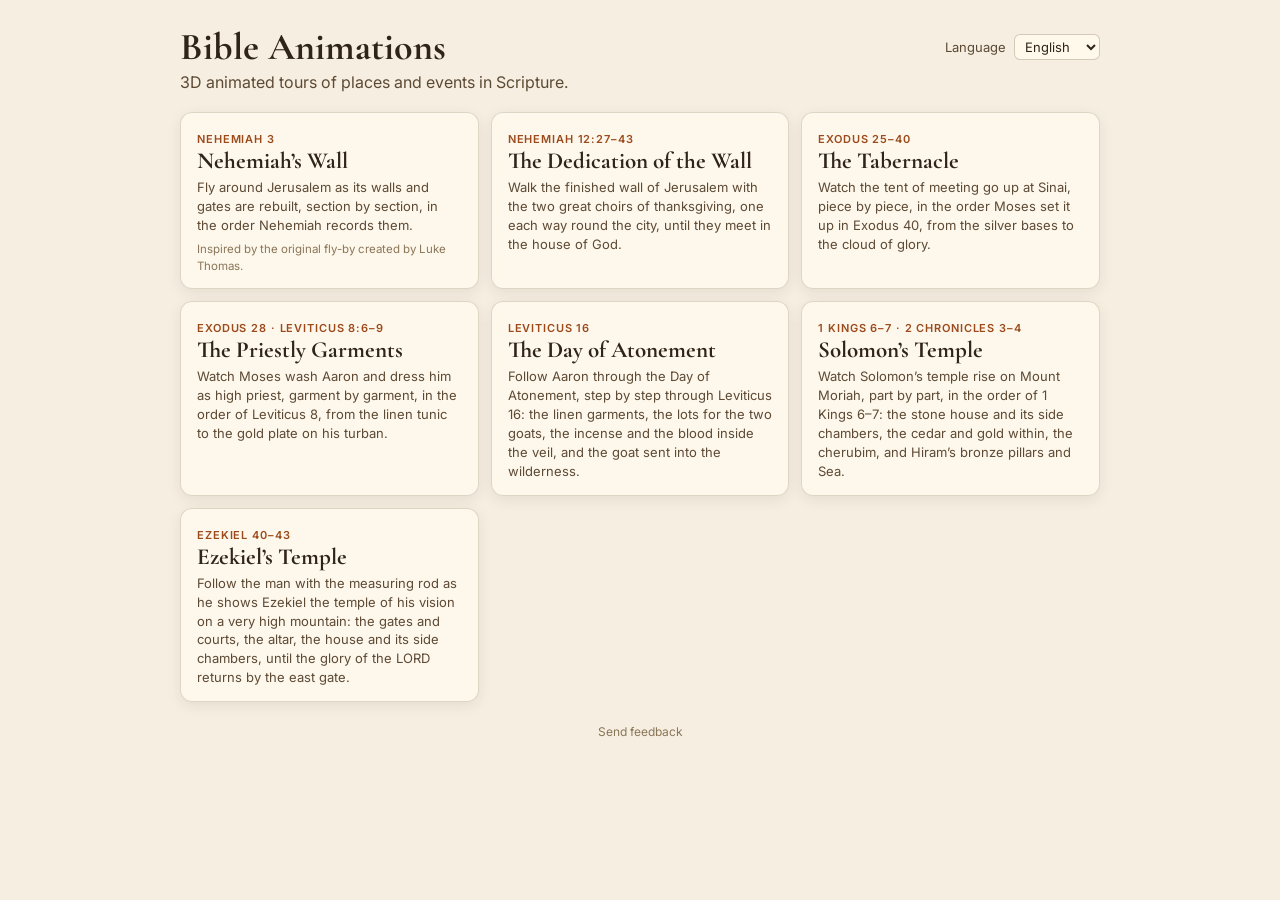
==== index.html @ ed28d2d3 "Add Ezekiel's Temple animation (Ezekiel 40-43) A tour of the temple of Ezekiel's vision on a very hi" ====
<!doctype html>
<html lang="en">
<head>
  <meta charset="utf-8">
  <meta name="viewport" content="width=device-width, initial-scale=1">
  <!-- Google tag (gtag.js) -->
  <script async src="https://www.googletagmanager.com/gtag/js?id=G-9447JFD9MX"></script>
  <script>
    window.dataLayer = window.dataLayer || [];
    function gtag(){dataLayer.push(arguments);}
    gtag('js', new Date());

    if (location.hostname.endsWith('bibletours3d.org')) gtag('config', 'G-9447JFD9MX');
  </script>
  <title data-i18n="siteTitle">Bible Animations</title>
  <link href="https://fonts.googleapis.com/css2?family=Cormorant+Garamond:wght@600;700&family=Inter:wght@400;500;600&display=swap" rel="stylesheet">
  <style>
    :root { --parch: #f7f0e1; --ink: #2f2418; --ink-2: #5c4a35; --accent: #9b4a1c; }
    body { margin: 0; min-height: 100vh; background: var(--parch); color: var(--ink); font-family: Inter, system-ui, sans-serif; }
    /* Stills from the animations, crossfading slowly behind a parchment wash. */
    .bg { position: fixed; inset: 0; z-index: -1; overflow: hidden; }
    .bg img { position: absolute; inset: 0; width: 100%; height: 100%; object-fit: cover; opacity: 0;
      filter: saturate(.75); animation: slide 64s infinite; }
    .bg img:nth-child(1) { animation-delay: -2s; }
    .bg img:nth-child(2) { animation-delay: 6s; }
    .bg img:nth-child(3) { animation-delay: 14s; }
    .bg img:nth-child(4) { animation-delay: 22s; }
    .bg img:nth-child(5) { animation-delay: 30s; }
    .bg img:nth-child(6) { animation-delay: 38s; }
    .bg img:nth-child(7) { animation-delay: 46s; }
    .bg img:nth-child(8) { animation-delay: 54s; }
    .bg::after { content: ''; position: absolute; inset: 0; background: rgba(247,240,225,.7); }
    @keyframes slide {
      0% { opacity: 0; transform: scale(1); }
      3%, 12.8% { opacity: 1; }
      15.6%, 100% { opacity: 0; transform: scale(1.08); }
    }
    @media (prefers-reduced-motion: reduce) {
      .bg img { animation: none; }
      .bg img:first-child { opacity: 1; }
    }
    main { max-width: 920px; margin: 0 auto; padding: 28px 16px; }
    h1 { font: 700 38px/1 'Cormorant Garamond', Georgia, serif; margin: 0 0 6px; }
    .lede { color: var(--ink-2); margin: 0 0 20px; }
    .grid { display: grid; grid-template-columns: repeat(auto-fit, minmax(280px, 1fr)); gap: 12px; }
    a.anim { display: block; padding: 14px 16px; border-radius: 12px; background: rgba(255,249,236,.88); border: 1px solid rgba(80,60,30,.18);
      text-decoration: none; color: inherit; box-shadow: 0 4px 14px rgba(40,25,10,.08); transition: transform .2s, box-shadow .2s;
      backdrop-filter: blur(4px); }
    a.anim:hover { transform: translateY(-2px); box-shadow: 0 8px 22px rgba(40,25,10,.14); }
    a.anim small { font-size: 11px; font-weight: 600; letter-spacing: .08em; text-transform: uppercase; color: var(--accent); }
    a.anim h2 { font: 700 23px/1.1 'Cormorant Garamond', Georgia, serif; margin: 2px 0 4px; }
    a.anim p { margin: 0; color: var(--ink-2); font-size: 13px; line-height: 1.45; }
    a.anim p.credit { margin-top: 6px; font-size: 11.5px; color: #8a7658; }
    .lang { float: right; margin-top: 6px; font-size: 13px; color: var(--ink-2); }
    footer { margin-top: 22px; text-align: center; font-size: 12px; }
    footer a { color: #8a7658; text-decoration: none; }
    footer a:hover { color: var(--accent); text-decoration: underline; }
    .lang select { font: inherit; color: var(--ink); background: #fff9ec; border: 1px solid rgba(80,60,30,.25); border-radius: 6px; padding: 3px 6px; margin-left: 4px; }
  </style>
</head>
<body>
  <div class="bg" aria-hidden="true">
    <img src="images/nehemiahs-wall.jpg" alt="">
    <img src="images/dedication-of-the-wall.jpg" alt="" loading="lazy">
    <img src="images/tabernacle.jpg" alt="" loading="lazy">
    <img src="images/priestly-garments.jpg" alt="" loading="lazy">
    <img src="images/day-of-atonement.jpg" alt="" loading="lazy">
    <img src="images/holy-week.jpg" alt="" loading="lazy">
    <img src="images/solomons-temple.jpg" alt="" loading="lazy">
    <img src="images/ezekiels-temple.jpg" alt="" loading="lazy">
  </div>
  <main>
    <label class="lang"><span data-i18n="language">Language</span> <select id="lang"></select></label>
    <h1 data-i18n="siteTitle">Bible Animations</h1>
    <p class="lede" data-i18n="siteLede">3D animated tours of places and events in Scripture.</p>
    <div class="grid">
      <a class="anim" href="nehemiahs-wall/">
        <small data-i18n="nehemiah.ref">Nehemiah 3</small>
        <h2 data-i18n="nehemiah.title">Nehemiah’s Wall</h2>
        <p data-i18n="nehemiah.blurb">Fly around Jerusalem as its walls and gates are rebuilt, section by section, in the order Nehemiah records them.</p>
        <p class="credit" data-i18n="lukeThomas">Inspired by the original fly-by created by Luke Thomas.</p>
      </a>
      <a class="anim" href="dedication-of-the-wall/">
        <small data-i18n="dedication.ref">Nehemiah 12:27–43</small>
        <h2 data-i18n="dedication.title">The Dedication of the Wall</h2>
        <p data-i18n="dedication.blurb">Walk the finished wall of Jerusalem with the two great choirs of thanksgiving, one each way round the city, until they meet in the house of God.</p>
      </a>
      <a class="anim" href="tabernacle/">
        <small data-i18n="tabernacle.ref">Exodus 25–40</small>
        <h2 data-i18n="tabernacle.title">The Tabernacle</h2>
        <p data-i18n="tabernacle.blurb">Watch the tent of meeting go up at Sinai, piece by piece, in the order Moses set it up in Exodus 40, from the silver bases to the cloud of glory.</p>
      </a>
      <a class="anim" href="priestly-garments/">
        <small data-i18n="garments.ref">Exodus 28 · Leviticus 8:6–9</small>
        <h2 data-i18n="garments.title">The Priestly Garments</h2>
        <p data-i18n="garments.blurb">Watch Moses wash Aaron and dress him as high priest, garment by garment, in the order of Leviticus 8, from the linen tunic to the gold plate on his turban.</p>
      </a>
      <a class="anim" href="day-of-atonement/">
        <small data-i18n="atonement.ref">Leviticus 16</small>
        <h2 data-i18n="atonement.title">The Day of Atonement</h2>
        <p data-i18n="atonement.blurb">Follow Aaron through the Day of Atonement, step by step through Leviticus 16: the linen garments, the lots for the two goats, the incense and the blood inside the veil, and the goat sent into the wilderness.</p>
      </a>
      <a class="anim" href="solomons-temple/">
        <small data-i18n="solomon.ref">1 Kings 6–7 · 2 Chronicles 3–4</small>
        <h2 data-i18n="solomon.title">Solomon’s Temple</h2>
        <p data-i18n="solomon.blurb">Watch Solomon’s temple rise on Mount Moriah, part by part, in the order of 1 Kings 6–7: the stone house and its side chambers, the cedar and gold within, the cherubim, and Hiram’s bronze pillars and Sea.</p>
      </a>
      <a class="anim" href="ezekiels-temple/">
        <small data-i18n="ezekiel.ref">Ezekiel 40–43</small>
        <h2 data-i18n="ezekiel.title">Ezekiel’s Temple</h2>
        <p data-i18n="ezekiel.blurb">Follow the man with the measuring rod as he shows Ezekiel the temple of his vision on a very high mountain: the gates and courts, the altar, the house and its side chambers, until the glory of the LORD returns by the east gate.</p>
      </a>
    </div>
    <footer id="footer"></footer>
  </main>
  <script type="module">
    import { LANGS, chooseLang, setLang, rememberLang, localizeDOM, feedbackHTML } from './i18n.js';
    const select = document.getElementById('lang');
    for (const [k, { name }] of Object.entries(LANGS)) select.add(new Option(name, k));
    function show(lang) {
      setLang(lang);
      select.value = lang;
      localizeDOM();
      document.getElementById('footer').innerHTML = feedbackHTML();
    }
    select.onchange = () => { rememberLang(select.value); show(select.value); };
    const lang = chooseLang();
    if (new URLSearchParams(location.search).get('lang') === lang) rememberLang(lang);
    show(lang);
  </script>
</body>
</html>
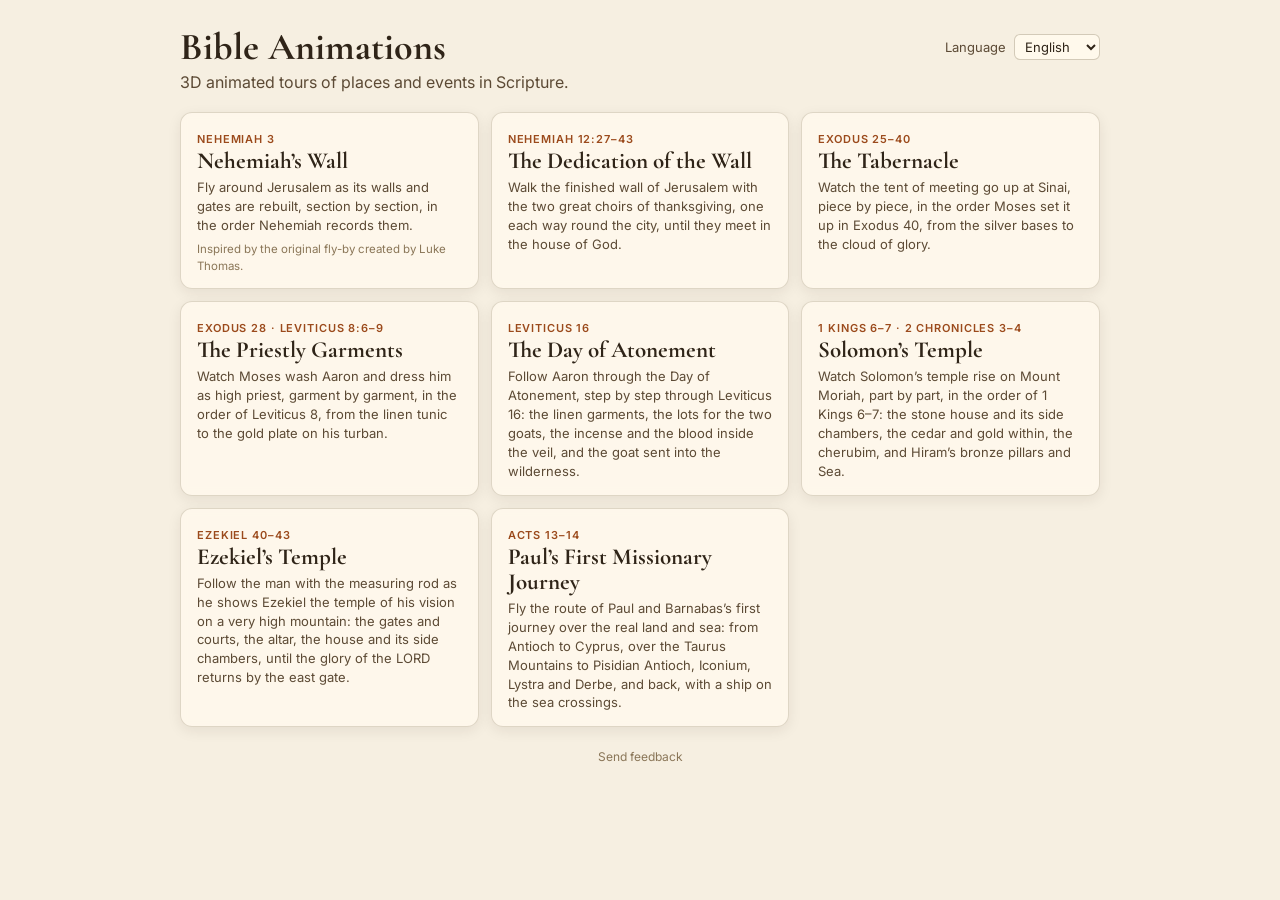
==== commit 35472c25: "Add Paul's First Missionary Journey animation (Acts 13-14) A fly-over of the route on real terrain (" ====
--- a/index.html
+++ b/index.html
@@ -12,7 +12,122 @@
 
     if (location.hostname.endsWith('bibletours3d.org')) gtag('config', 'G-9447JFD9MX');
   </script>
-  <title data-i18n="siteTitle">Bible Animations</title>
+  <title data-i18n="siteDocTitle">Bible Animations: Free 3D Tours of the Tabernacle, the Temple and Jerusalem</title>
+  <meta name="description" data-i18n-content="siteDescription" content="Free interactive 3D tours of the Bible: Nehemiah’s wall, the tabernacle, the priestly garments, the Day of Atonement, Holy Week in Jerusalem, Solomon’s temple, Ezekiel’s temple and Paul’s first missionary journey, built step by step from the text.">
+  <meta name="robots" content="index, follow, max-image-preview:large">
+  <link rel="alternate" hreflang="en" href="https://bibletours3d.org/">
+  <link rel="alternate" hreflang="es" href="https://bibletours3d.org/?lang=es">
+  <link rel="alternate" hreflang="fr" href="https://bibletours3d.org/?lang=fr">
+  <link rel="alternate" hreflang="x-default" href="https://bibletours3d.org/">
+  <meta property="og:type" content="website">
+  <meta property="og:site_name" content="Bible Animations">
+  <meta property="og:title" content="Bible Animations: Free 3D Tours of the Tabernacle, the Temple and Jerusalem">
+  <meta property="og:description" content="Free interactive 3D tours of the Bible: Nehemiah’s wall, the tabernacle, the priestly garments, the Day of Atonement, Holy Week in Jerusalem, Solomon’s temple, Ezekiel’s temple and Paul’s first missionary journey, built step by step from the text.">
+  <meta property="og:url" content="https://bibletours3d.org/">
+  <meta property="og:image" content="https://bibletours3d.org/images/tabernacle.jpg">
+  <meta property="og:image:width" content="1280">
+  <meta property="og:image:height" content="800">
+  <meta property="og:locale" content="en_US">
+  <meta property="og:locale:alternate" content="es_ES">
+  <meta property="og:locale:alternate" content="fr_FR">
+  <meta name="twitter:card" content="summary_large_image">
+  <meta name="twitter:title" content="Bible Animations: Free 3D Tours of the Tabernacle, the Temple and Jerusalem">
+  <meta name="twitter:description" content="Free interactive 3D tours of the Bible: Nehemiah’s wall, the tabernacle, the priestly garments, the Day of Atonement, Holy Week in Jerusalem, Solomon’s temple, Ezekiel’s temple and Paul’s first missionary journey, built step by step from the text.">
+  <meta name="twitter:image" content="https://bibletours3d.org/images/tabernacle.jpg">
+  <script type="application/ld+json">
+{
+  "@context": "https://schema.org",
+  "@graph": [
+    {
+      "@type": "WebSite",
+      "@id": "https://bibletours3d.org/#website",
+      "name": "Bible Animations",
+      "alternateName": "Bible Tours 3D",
+      "url": "https://bibletours3d.org/",
+      "inLanguage": [
+        "en",
+        "es",
+        "fr"
+      ]
+    },
+    {
+      "@type": "CollectionPage",
+      "@id": "https://bibletours3d.org/#page",
+      "url": "https://bibletours3d.org/",
+      "name": "Bible Animations: Free 3D Tours of the Tabernacle, the Temple and Jerusalem",
+      "description": "Free interactive 3D tours of the Bible: Nehemiah’s wall, the tabernacle, the priestly garments, the Day of Atonement, Holy Week in Jerusalem, Solomon’s temple, Ezekiel’s temple and Paul’s first missionary journey, built step by step from the text.",
+      "isPartOf": {
+        "@id": "https://bibletours3d.org/#website"
+      },
+      "inLanguage": [
+        "en",
+        "es",
+        "fr"
+      ],
+      "dateModified": "2026-11-03",
+      "mainEntity": {
+        "@type": "ItemList",
+        "itemListElement": [
+          {
+            "@type": "ListItem",
+            "position": 1,
+            "url": "https://bibletours3d.org/nehemiahs-wall/",
+            "name": "Nehemiah’s Wall"
+          },
+          {
+            "@type": "ListItem",
+            "position": 2,
+            "url": "https://bibletours3d.org/dedication-of-the-wall/",
+            "name": "The Dedication of the Wall"
+          },
+          {
+            "@type": "ListItem",
+            "position": 3,
+            "url": "https://bibletours3d.org/tabernacle/",
+            "name": "The Tabernacle"
+          },
+          {
+            "@type": "ListItem",
+            "position": 4,
+            "url": "https://bibletours3d.org/priestly-garments/",
+            "name": "The Priestly Garments"
+          },
+          {
+            "@type": "ListItem",
+            "position": 5,
+            "url": "https://bibletours3d.org/day-of-atonement/",
+            "name": "The Day of Atonement"
+          },
+          {
+            "@type": "ListItem",
+            "position": 6,
+            "url": "https://bibletours3d.org/holy-week/",
+            "name": "Holy Week in Jerusalem"
+          },
+          {
+            "@type": "ListItem",
+            "position": 7,
+            "url": "https://bibletours3d.org/solomons-temple/",
+            "name": "Solomon’s Temple"
+          },
+          {
+            "@type": "ListItem",
+            "position": 8,
+            "url": "https://bibletours3d.org/ezekiels-temple/",
+            "name": "Ezekiel’s Temple"
+          },
+          {
+            "@type": "ListItem",
+            "position": 9,
+            "url": "https://bibletours3d.org/pauls-first-journey/",
+            "name": "Paul’s First Missionary Journey"
+          }
+        ]
+      }
+    }
+  ]
+}
+  </script>
   <link href="https://fonts.googleapis.com/css2?family=Cormorant+Garamond:wght@600;700&family=Inter:wght@400;500;600&display=swap" rel="stylesheet">
   <style>
     :root { --parch: #f7f0e1; --ink: #2f2418; --ink-2: #5c4a35; --accent: #9b4a1c; }
@@ -20,7 +135,7 @@
     /* Stills from the animations, crossfading slowly behind a parchment wash. */
     .bg { position: fixed; inset: 0; z-index: -1; overflow: hidden; }
     .bg img { position: absolute; inset: 0; width: 100%; height: 100%; object-fit: cover; opacity: 0;
-      filter: saturate(.75); animation: slide 64s infinite; }
+      filter: saturate(.75); animation: slide 72s infinite; }
     .bg img:nth-child(1) { animation-delay: -2s; }
     .bg img:nth-child(2) { animation-delay: 6s; }
     .bg img:nth-child(3) { animation-delay: 14s; }
@@ -29,11 +144,12 @@
     .bg img:nth-child(6) { animation-delay: 38s; }
     .bg img:nth-child(7) { animation-delay: 46s; }
     .bg img:nth-child(8) { animation-delay: 54s; }
+    .bg img:nth-child(9) { animation-delay: 62s; }
     .bg::after { content: ''; position: absolute; inset: 0; background: rgba(247,240,225,.7); }
     @keyframes slide {
       0% { opacity: 0; transform: scale(1); }
-      3%, 12.8% { opacity: 1; }
-      15.6%, 100% { opacity: 0; transform: scale(1.08); }
+      2.7%, 11.4% { opacity: 1; }
+      13.9%, 100% { opacity: 0; transform: scale(1.08); }
     }
     @media (prefers-reduced-motion: reduce) {
       .bg img { animation: none; }
@@ -68,6 +184,7 @@
     <img src="images/holy-week.jpg" alt="" loading="lazy">
     <img src="images/solomons-temple.jpg" alt="" loading="lazy">
     <img src="images/ezekiels-temple.jpg" alt="" loading="lazy">
+    <img src="images/pauls-first-journey.jpg" alt="" loading="lazy">
   </div>
   <main>
     <label class="lang"><span data-i18n="language">Language</span> <select id="lang"></select></label>
@@ -109,6 +226,11 @@
         <small data-i18n="ezekiel.ref">Ezekiel 40–43</small>
         <h2 data-i18n="ezekiel.title">Ezekiel’s Temple</h2>
         <p data-i18n="ezekiel.blurb">Follow the man with the measuring rod as he shows Ezekiel the temple of his vision on a very high mountain: the gates and courts, the altar, the house and its side chambers, until the glory of the LORD returns by the east gate.</p>
+      </a>
+      <a class="anim" href="pauls-first-journey/">
+        <small data-i18n="journey.ref">Acts 13–14</small>
+        <h2 data-i18n="journey.title">Paul’s First Missionary Journey</h2>
+        <p data-i18n="journey.blurb">Fly the route of Paul and Barnabas’s first journey over the real land and sea: from Antioch to Cyprus, over the Taurus Mountains to Pisidian Antioch, Iconium, Lystra and Derbe, and back, with a ship on the sea crossings.</p>
       </a>
     </div>
     <footer id="footer"></footer>
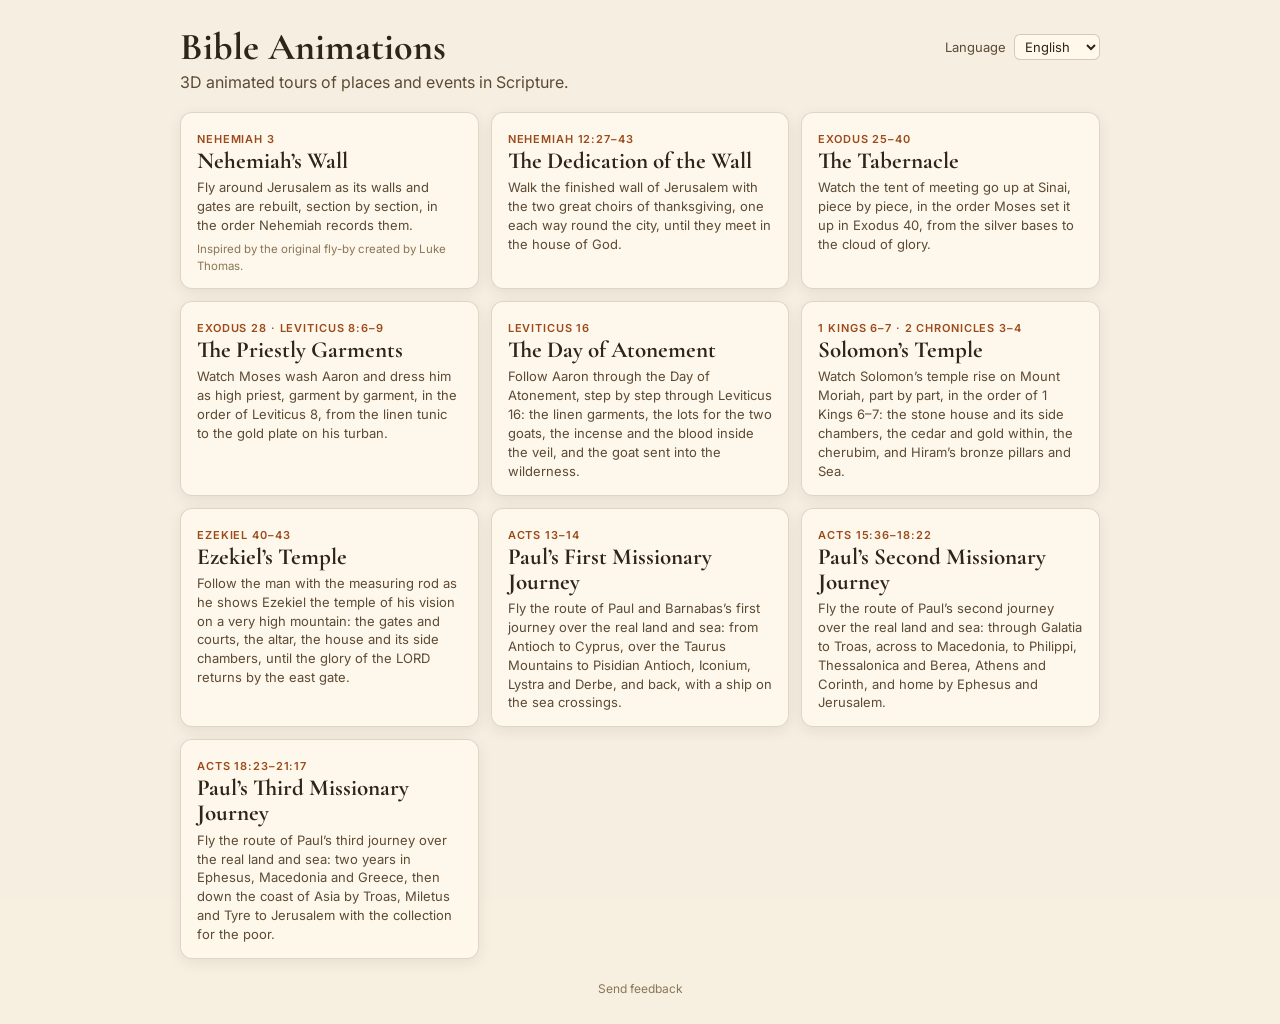
==== commit 74f7e6bb: "Add Paul's second and third missionary journeys Fly-overs of Acts 15:36-18:22 and 18:23-21:17 on a r" ====
--- a/index.html
+++ b/index.html
@@ -13,7 +13,7 @@
     if (location.hostname.endsWith('bibletours3d.org')) gtag('config', 'G-9447JFD9MX');
   </script>
   <title data-i18n="siteDocTitle">Bible Animations: Free 3D Tours of the Tabernacle, the Temple and Jerusalem</title>
-  <meta name="description" data-i18n-content="siteDescription" content="Free interactive 3D tours of the Bible: Nehemiah’s wall, the tabernacle, the priestly garments, the Day of Atonement, Holy Week in Jerusalem, Solomon’s temple, Ezekiel’s temple and Paul’s first missionary journey, built step by step from the text.">
+  <meta name="description" data-i18n-content="siteDescription" content="Free interactive 3D tours of the Bible: Nehemiah’s wall, the tabernacle, the priestly garments, the Day of Atonement, Holy Week in Jerusalem, Solomon’s temple, Ezekiel’s temple and Paul’s missionary journeys, built step by step from the text.">
   <meta name="robots" content="index, follow, max-image-preview:large">
   <link rel="alternate" hreflang="en" href="https://bibletours3d.org/">
   <link rel="alternate" hreflang="es" href="https://bibletours3d.org/?lang=es">
@@ -22,7 +22,7 @@
   <meta property="og:type" content="website">
   <meta property="og:site_name" content="Bible Animations">
   <meta property="og:title" content="Bible Animations: Free 3D Tours of the Tabernacle, the Temple and Jerusalem">
-  <meta property="og:description" content="Free interactive 3D tours of the Bible: Nehemiah’s wall, the tabernacle, the priestly garments, the Day of Atonement, Holy Week in Jerusalem, Solomon’s temple, Ezekiel’s temple and Paul’s first missionary journey, built step by step from the text.">
+  <meta property="og:description" content="Free interactive 3D tours of the Bible: Nehemiah’s wall, the tabernacle, the priestly garments, the Day of Atonement, Holy Week in Jerusalem, Solomon’s temple, Ezekiel’s temple and Paul’s missionary journeys, built step by step from the text.">
   <meta property="og:url" content="https://bibletours3d.org/">
   <meta property="og:image" content="https://bibletours3d.org/images/tabernacle.jpg">
   <meta property="og:image:width" content="1280">
@@ -32,7 +32,7 @@
   <meta property="og:locale:alternate" content="fr_FR">
   <meta name="twitter:card" content="summary_large_image">
   <meta name="twitter:title" content="Bible Animations: Free 3D Tours of the Tabernacle, the Temple and Jerusalem">
-  <meta name="twitter:description" content="Free interactive 3D tours of the Bible: Nehemiah’s wall, the tabernacle, the priestly garments, the Day of Atonement, Holy Week in Jerusalem, Solomon’s temple, Ezekiel’s temple and Paul’s first missionary journey, built step by step from the text.">
+  <meta name="twitter:description" content="Free interactive 3D tours of the Bible: Nehemiah’s wall, the tabernacle, the priestly garments, the Day of Atonement, Holy Week in Jerusalem, Solomon’s temple, Ezekiel’s temple and Paul’s missionary journeys, built step by step from the text.">
   <meta name="twitter:image" content="https://bibletours3d.org/images/tabernacle.jpg">
   <script type="application/ld+json">
 {
@@ -55,7 +55,7 @@
       "@id": "https://bibletours3d.org/#page",
       "url": "https://bibletours3d.org/",
       "name": "Bible Animations: Free 3D Tours of the Tabernacle, the Temple and Jerusalem",
-      "description": "Free interactive 3D tours of the Bible: Nehemiah’s wall, the tabernacle, the priestly garments, the Day of Atonement, Holy Week in Jerusalem, Solomon’s temple, Ezekiel’s temple and Paul’s first missionary journey, built step by step from the text.",
+      "description": "Free interactive 3D tours of the Bible: Nehemiah’s wall, the tabernacle, the priestly garments, the Day of Atonement, Holy Week in Jerusalem, Solomon’s temple, Ezekiel’s temple and Paul’s missionary journeys, built step by step from the text.",
       "isPartOf": {
         "@id": "https://bibletours3d.org/#website"
       },
@@ -121,6 +121,18 @@
             "position": 9,
             "url": "https://bibletours3d.org/pauls-first-journey/",
             "name": "Paul’s First Missionary Journey"
+          },
+          {
+            "@type": "ListItem",
+            "position": 10,
+            "url": "https://bibletours3d.org/pauls-second-journey/",
+            "name": "Paul’s Second Missionary Journey"
+          },
+          {
+            "@type": "ListItem",
+            "position": 11,
+            "url": "https://bibletours3d.org/pauls-third-journey/",
+            "name": "Paul’s Third Missionary Journey"
           }
         ]
       }
@@ -135,7 +147,7 @@
     /* Stills from the animations, crossfading slowly behind a parchment wash. */
     .bg { position: fixed; inset: 0; z-index: -1; overflow: hidden; }
     .bg img { position: absolute; inset: 0; width: 100%; height: 100%; object-fit: cover; opacity: 0;
-      filter: saturate(.75); animation: slide 72s infinite; }
+      filter: saturate(.75); animation: slide 88s infinite; }
     .bg img:nth-child(1) { animation-delay: -2s; }
     .bg img:nth-child(2) { animation-delay: 6s; }
     .bg img:nth-child(3) { animation-delay: 14s; }
@@ -145,11 +157,13 @@
     .bg img:nth-child(7) { animation-delay: 46s; }
     .bg img:nth-child(8) { animation-delay: 54s; }
     .bg img:nth-child(9) { animation-delay: 62s; }
+    .bg img:nth-child(10) { animation-delay: 70s; }
+    .bg img:nth-child(11) { animation-delay: 78s; }
     .bg::after { content: ''; position: absolute; inset: 0; background: rgba(247,240,225,.7); }
     @keyframes slide {
       0% { opacity: 0; transform: scale(1); }
-      2.7%, 11.4% { opacity: 1; }
-      13.9%, 100% { opacity: 0; transform: scale(1.08); }
+      2.2%, 9.3% { opacity: 1; }
+      11.4%, 100% { opacity: 0; transform: scale(1.08); }
     }
     @media (prefers-reduced-motion: reduce) {
       .bg img { animation: none; }
@@ -185,6 +199,8 @@
     <img src="images/solomons-temple.jpg" alt="" loading="lazy">
     <img src="images/ezekiels-temple.jpg" alt="" loading="lazy">
     <img src="images/pauls-first-journey.jpg" alt="" loading="lazy">
+    <img src="images/pauls-second-journey.jpg" alt="" loading="lazy">
+    <img src="images/pauls-third-journey.jpg" alt="" loading="lazy">
   </div>
   <main>
     <label class="lang"><span data-i18n="language">Language</span> <select id="lang"></select></label>
@@ -231,6 +247,16 @@
         <small data-i18n="journey.ref">Acts 13–14</small>
         <h2 data-i18n="journey.title">Paul’s First Missionary Journey</h2>
         <p data-i18n="journey.blurb">Fly the route of Paul and Barnabas’s first journey over the real land and sea: from Antioch to Cyprus, over the Taurus Mountains to Pisidian Antioch, Iconium, Lystra and Derbe, and back, with a ship on the sea crossings.</p>
+      </a>
+      <a class="anim" href="pauls-second-journey/">
+        <small data-i18n="journey2.ref">Acts 15:36–18:22</small>
+        <h2 data-i18n="journey2.title">Paul’s Second Missionary Journey</h2>
+        <p data-i18n="journey2.blurb">Fly the route of Paul’s second journey over the real land and sea: through Galatia to Troas, across to Macedonia, to Philippi, Thessalonica and Berea, Athens and Corinth, and home by Ephesus and Jerusalem.</p>
+      </a>
+      <a class="anim" href="pauls-third-journey/">
+        <small data-i18n="journey3.ref">Acts 18:23–21:17</small>
+        <h2 data-i18n="journey3.title">Paul’s Third Missionary Journey</h2>
+        <p data-i18n="journey3.blurb">Fly the route of Paul’s third journey over the real land and sea: two years in Ephesus, Macedonia and Greece, then down the coast of Asia by Troas, Miletus and Tyre to Jerusalem with the collection for the poor.</p>
       </a>
     </div>
     <footer id="footer"></footer>
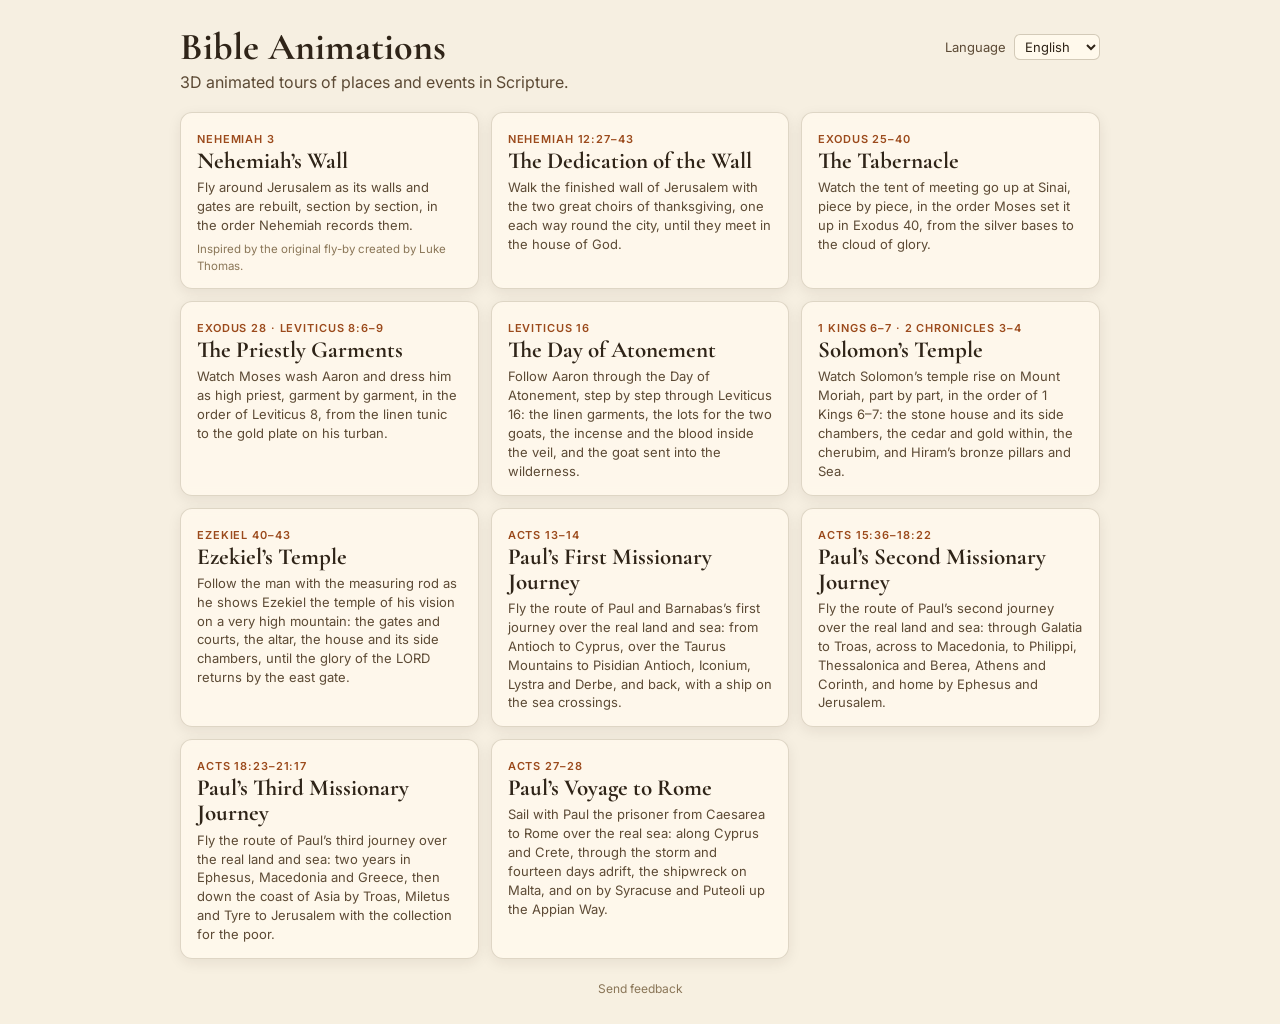
==== commit b15b271d: "Add Paul's voyage to Rome (Acts 27-28) A fly-over from Caesarea to Rome on a real map, 18 stops, wit" ====
--- a/index.html
+++ b/index.html
@@ -13,7 +13,7 @@
     if (location.hostname.endsWith('bibletours3d.org')) gtag('config', 'G-9447JFD9MX');
   </script>
   <title data-i18n="siteDocTitle">Bible Animations: Free 3D Tours of the Tabernacle, the Temple and Jerusalem</title>
-  <meta name="description" data-i18n-content="siteDescription" content="Free interactive 3D tours of the Bible: Nehemiah’s wall, the tabernacle, the priestly garments, the Day of Atonement, Holy Week in Jerusalem, Solomon’s temple, Ezekiel’s temple and Paul’s missionary journeys, built step by step from the text.">
+  <meta name="description" data-i18n-content="siteDescription" content="Free interactive 3D tours of the Bible: Nehemiah’s wall, the tabernacle, the priestly garments, the Day of Atonement, Holy Week in Jerusalem, Solomon’s temple, Ezekiel’s temple and Paul’s journeys, built step by step from the text.">
   <meta name="robots" content="index, follow, max-image-preview:large">
   <link rel="alternate" hreflang="en" href="https://bibletours3d.org/">
   <link rel="alternate" hreflang="es" href="https://bibletours3d.org/?lang=es">
@@ -22,7 +22,7 @@
   <meta property="og:type" content="website">
   <meta property="og:site_name" content="Bible Animations">
   <meta property="og:title" content="Bible Animations: Free 3D Tours of the Tabernacle, the Temple and Jerusalem">
-  <meta property="og:description" content="Free interactive 3D tours of the Bible: Nehemiah’s wall, the tabernacle, the priestly garments, the Day of Atonement, Holy Week in Jerusalem, Solomon’s temple, Ezekiel’s temple and Paul’s missionary journeys, built step by step from the text.">
+  <meta property="og:description" content="Free interactive 3D tours of the Bible: Nehemiah’s wall, the tabernacle, the priestly garments, the Day of Atonement, Holy Week in Jerusalem, Solomon’s temple, Ezekiel’s temple and Paul’s journeys, built step by step from the text.">
   <meta property="og:url" content="https://bibletours3d.org/">
   <meta property="og:image" content="https://bibletours3d.org/images/tabernacle.jpg">
   <meta property="og:image:width" content="1280">
@@ -32,7 +32,7 @@
   <meta property="og:locale:alternate" content="fr_FR">
   <meta name="twitter:card" content="summary_large_image">
   <meta name="twitter:title" content="Bible Animations: Free 3D Tours of the Tabernacle, the Temple and Jerusalem">
-  <meta name="twitter:description" content="Free interactive 3D tours of the Bible: Nehemiah’s wall, the tabernacle, the priestly garments, the Day of Atonement, Holy Week in Jerusalem, Solomon’s temple, Ezekiel’s temple and Paul’s missionary journeys, built step by step from the text.">
+  <meta name="twitter:description" content="Free interactive 3D tours of the Bible: Nehemiah’s wall, the tabernacle, the priestly garments, the Day of Atonement, Holy Week in Jerusalem, Solomon’s temple, Ezekiel’s temple and Paul’s journeys, built step by step from the text.">
   <meta name="twitter:image" content="https://bibletours3d.org/images/tabernacle.jpg">
   <script type="application/ld+json">
 {
@@ -55,7 +55,7 @@
       "@id": "https://bibletours3d.org/#page",
       "url": "https://bibletours3d.org/",
       "name": "Bible Animations: Free 3D Tours of the Tabernacle, the Temple and Jerusalem",
-      "description": "Free interactive 3D tours of the Bible: Nehemiah’s wall, the tabernacle, the priestly garments, the Day of Atonement, Holy Week in Jerusalem, Solomon’s temple, Ezekiel’s temple and Paul’s missionary journeys, built step by step from the text.",
+      "description": "Free interactive 3D tours of the Bible: Nehemiah’s wall, the tabernacle, the priestly garments, the Day of Atonement, Holy Week in Jerusalem, Solomon’s temple, Ezekiel’s temple and Paul’s journeys, built step by step from the text.",
       "isPartOf": {
         "@id": "https://bibletours3d.org/#website"
       },
@@ -133,6 +133,12 @@
             "position": 11,
             "url": "https://bibletours3d.org/pauls-third-journey/",
             "name": "Paul’s Third Missionary Journey"
+          },
+          {
+            "@type": "ListItem",
+            "position": 12,
+            "url": "https://bibletours3d.org/pauls-voyage-to-rome/",
+            "name": "Paul’s Voyage to Rome"
           }
         ]
       }
@@ -147,7 +153,7 @@
     /* Stills from the animations, crossfading slowly behind a parchment wash. */
     .bg { position: fixed; inset: 0; z-index: -1; overflow: hidden; }
     .bg img { position: absolute; inset: 0; width: 100%; height: 100%; object-fit: cover; opacity: 0;
-      filter: saturate(.75); animation: slide 88s infinite; }
+      filter: saturate(.75); animation: slide 96s infinite; }
     .bg img:nth-child(1) { animation-delay: -2s; }
     .bg img:nth-child(2) { animation-delay: 6s; }
     .bg img:nth-child(3) { animation-delay: 14s; }
@@ -159,11 +165,12 @@
     .bg img:nth-child(9) { animation-delay: 62s; }
     .bg img:nth-child(10) { animation-delay: 70s; }
     .bg img:nth-child(11) { animation-delay: 78s; }
+    .bg img:nth-child(12) { animation-delay: 86s; }
     .bg::after { content: ''; position: absolute; inset: 0; background: rgba(247,240,225,.7); }
     @keyframes slide {
       0% { opacity: 0; transform: scale(1); }
-      2.2%, 9.3% { opacity: 1; }
-      11.4%, 100% { opacity: 0; transform: scale(1.08); }
+      2%, 8.5% { opacity: 1; }
+      10.4%, 100% { opacity: 0; transform: scale(1.08); }
     }
     @media (prefers-reduced-motion: reduce) {
       .bg img { animation: none; }
@@ -201,6 +208,7 @@
     <img src="images/pauls-first-journey.jpg" alt="" loading="lazy">
     <img src="images/pauls-second-journey.jpg" alt="" loading="lazy">
     <img src="images/pauls-third-journey.jpg" alt="" loading="lazy">
+    <img src="images/pauls-voyage-to-rome.jpg" alt="" loading="lazy">
   </div>
   <main>
     <label class="lang"><span data-i18n="language">Language</span> <select id="lang"></select></label>
@@ -257,6 +265,11 @@
         <small data-i18n="journey3.ref">Acts 18:23–21:17</small>
         <h2 data-i18n="journey3.title">Paul’s Third Missionary Journey</h2>
         <p data-i18n="journey3.blurb">Fly the route of Paul’s third journey over the real land and sea: two years in Ephesus, Macedonia and Greece, then down the coast of Asia by Troas, Miletus and Tyre to Jerusalem with the collection for the poor.</p>
+      </a>
+      <a class="anim" href="pauls-voyage-to-rome/">
+        <small data-i18n="voyage.ref">Acts 27–28</small>
+        <h2 data-i18n="voyage.title">Paul’s Voyage to Rome</h2>
+        <p data-i18n="voyage.blurb">Sail with Paul the prisoner from Caesarea to Rome over the real sea: along Cyprus and Crete, through the storm and fourteen days adrift, the shipwreck on Malta, and on by Syracuse and Puteoli up the Appian Way.</p>
       </a>
     </div>
     <footer id="footer"></footer>
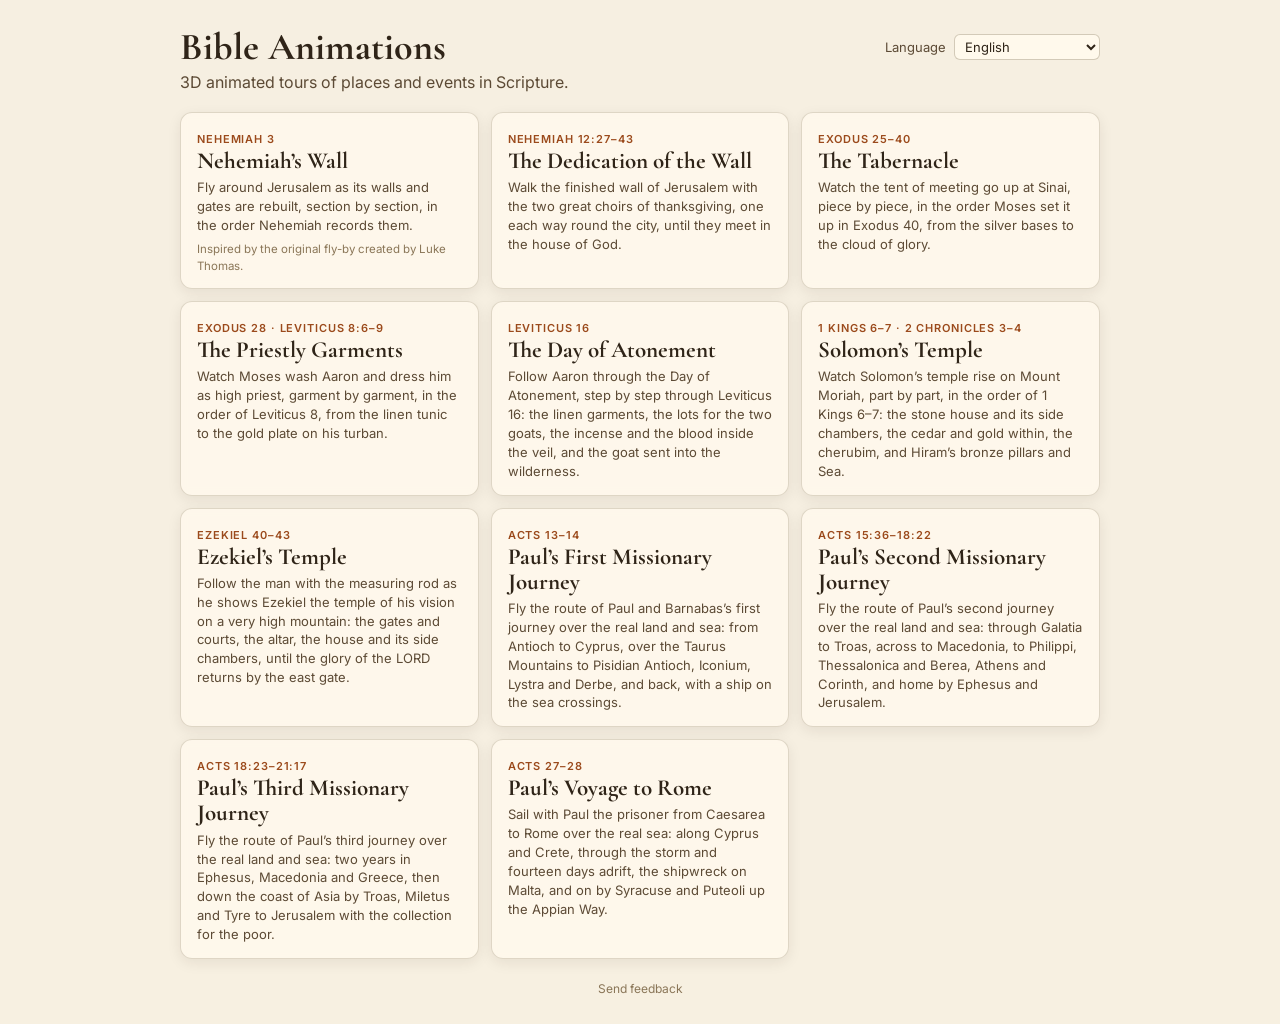
==== commit 06a1702d: "Brazilian Portuguese for every tour Adds lang/pt.js (NVI 2000) to the other eleven animations, with " ====
--- a/index.html
+++ b/index.html
@@ -18,6 +18,7 @@
   <link rel="alternate" hreflang="en" href="https://bibletours3d.org/">
   <link rel="alternate" hreflang="es" href="https://bibletours3d.org/?lang=es">
   <link rel="alternate" hreflang="fr" href="https://bibletours3d.org/?lang=fr">
+  <link rel="alternate" hreflang="pt-BR" href="https://bibletours3d.org/?lang=pt">
   <link rel="alternate" hreflang="x-default" href="https://bibletours3d.org/">
   <meta property="og:type" content="website">
   <meta property="og:site_name" content="Bible Animations">
@@ -30,6 +31,7 @@
   <meta property="og:locale" content="en_US">
   <meta property="og:locale:alternate" content="es_ES">
   <meta property="og:locale:alternate" content="fr_FR">
+  <meta property="og:locale:alternate" content="pt_BR">
   <meta name="twitter:card" content="summary_large_image">
   <meta name="twitter:title" content="Bible Animations: Free 3D Tours of the Tabernacle, the Temple and Jerusalem">
   <meta name="twitter:description" content="Free interactive 3D tours of the Bible: Nehemiah’s wall, the tabernacle, the priestly garments, the Day of Atonement, Holy Week in Jerusalem, Solomon’s temple, Ezekiel’s temple and Paul’s journeys, built step by step from the text.">
@@ -47,7 +49,8 @@
       "inLanguage": [
         "en",
         "es",
-        "fr"
+        "fr",
+        "pt-BR"
       ]
     },
     {
@@ -62,7 +65,8 @@
       "inLanguage": [
         "en",
         "es",
-        "fr"
+        "fr",
+        "pt-BR"
       ],
       "dateModified": "2026-11-03",
       "mainEntity": {
@@ -275,9 +279,9 @@
     <footer id="footer"></footer>
   </main>
   <script type="module">
-    import { LANGS, chooseLang, setLang, rememberLang, localizeDOM, feedbackHTML } from './i18n.js';
+    import { LANGS, pageLangs, chooseLang, setLang, rememberLang, localizeDOM, feedbackHTML } from './i18n.js';
     const select = document.getElementById('lang');
-    for (const [k, { name }] of Object.entries(LANGS)) select.add(new Option(name, k));
+    for (const k of pageLangs()) select.add(new Option(LANGS[k].name, k));
     function show(lang) {
       setLang(lang);
       select.value = lang;
